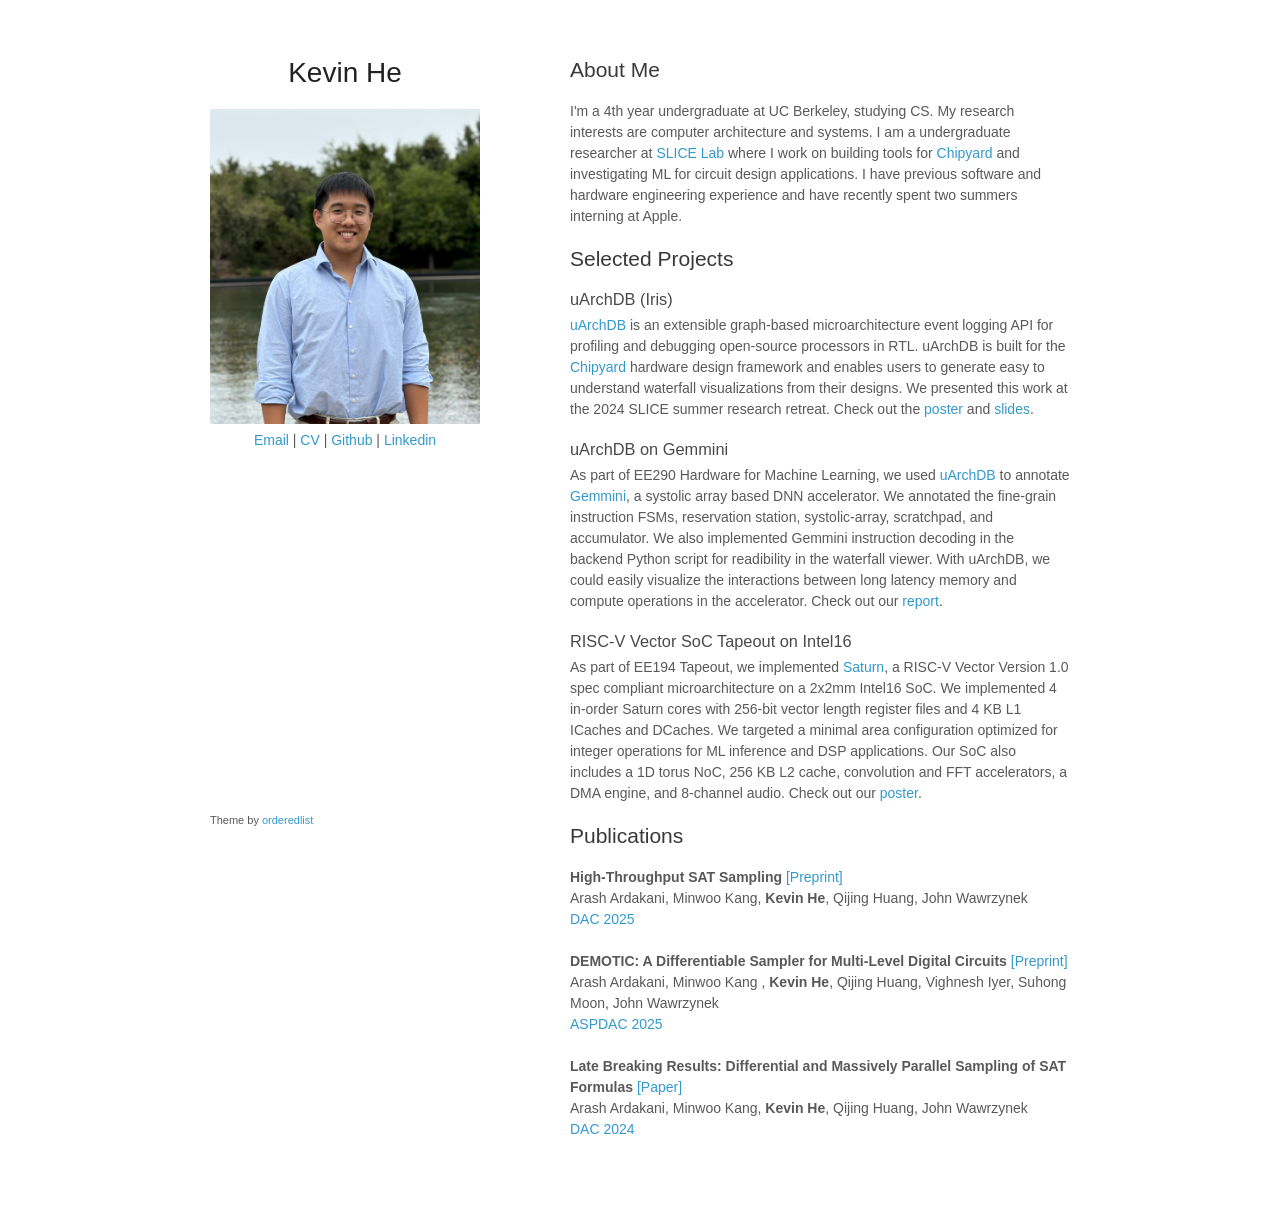
==== index.html @ a558a74d "updated styling" ====
<!doctype html>
<html>
  <head>
    <meta charset="utf-8">
    <meta http-equiv="X-UA-Compatible" content="chrome=1">
    <meta name="description" content="A personal website for Kevin He.">
    <meta name="keywords" content="Kevin, UC Berkeley, Berkeley, computer, software, hardware, engineering">
    <meta name="author" content="Kevin J. He">
    <title>Kevin He</title>


    <link rel="stylesheet" href="stylesheets/styles.css">
    <link rel="stylesheet" href="stylesheets/pygment_trac.css">
    <meta name="viewport" content="width=device-width">


      <link rel="icon" sizes="16x16" href="favicon-16x16.png">
      <link rel="icon" sizes="32x32" href="favicon-32x32.png">
      <link rel="icon" sizes="192x192" href="android-chrome-192x192.png">
      <link rel="icon" sizes="523x512" href="android-chrome-512x512.png">

      <link rel="apple-touch-icon" href="apple-touch-icon.png">
  
      <link rel="manifest" href="site.webmanifest">

  </head>
  <body>
    <div class="wrapper">
      <header>
        <h1>Kevin He</h1>
        <img src="images/headshot.jpg" alt="Image of Kevin">
        <p><a href="mailto:kevinjhe@berkeley.edu">Email</a> 
          | <a href="data/Kevin_He_CV.pdf" >CV</a>
          | <a href="https://github.com/kevinhe5" >Github</a> 
          | <a href="https://www.linkedin.com/in/kevin-j-he/" >Linkedin</a></p>

      </header>
      <section>
        <h2>About Me</h2>
        <p>I'm a 4th year undergraduate at UC Berkeley, studying CS. My research interests are computer architecture and systems. I am a undergraduate researcher at <a href="https://slice.eecs.berkeley.edu/"> SLICE Lab</a> where 
          I work on building tools for <a href="https://github.com/ucb-bar/chipyard"> Chipyard</a> and investigating ML for circuit design applications. I have previous software and hardware engineering experience and have recently spent two summers interning at Apple.</p>
        
        <h2>Selected Projects</h2>
        <h3>uArchDB (Iris)</h3>
        <p><a href="https://github.com/ucb-bar/iris-event-utils" >uArchDB</a> is an extensible graph-based microarchitecture event logging API for profiling and debugging open-source processors in RTL. 
          uArchDB is built for the<a href="https://github.com/ucb-bar/chipyard"> Chipyard</a> hardware design framework and enables users to generate easy to understand waterfall visualizations from their designs.
          We presented this work at the 2024 SLICE summer research retreat. Check out the <a href="data/Iris_poster.pdf" >poster</a> and <a href="data/Iris_slides.pdf" >slides</a>.
        </p>
        <h3>uArchDB on Gemmini</h3>
        <p>As part of EE290 Hardware for Machine Learning, we used <a href="https://github.com/ucb-bar/iris-event-utils" >uArchDB</a> to annotate <a href="https://github.com/ucb-bar/gemmini">Gemmini</a>, a systolic array based DNN accelerator. 
          We annotated the fine-grain instruction FSMs, reservation station, systolic-array, scratchpad, and accumulator. We also implemented Gemmini instruction decoding in the backend Python script for readibility in the waterfall viewer. 
          With uArchDB, we could easily visualize the interactions between long latency memory and compute operations in the accelerator.
          Check out our <a href="data/EE290_report.pdf">report</a>.</p>
        <h3>RISC-V Vector SoC Tapeout on Intel16</h3>

        <p>As part of EE194 Tapeout, we implemented <a href="https://github.com/ucb-bar/saturn-vectors">Saturn</a>, a RISC-V Vector Version 1.0 spec compliant microarchitecture on a 2x2mm Intel16 SoC. 
          We implemented 4 in-order Saturn cores with 256-bit vector length register files and 4 KB L1 ICaches and DCaches. We targeted a minimal area configuration optimized for integer operations for ML inference and DSP applications. 
          Our SoC also includes a 1D torus NoC, 256 KB L2 cache, convolution and FFT accelerators, a DMA engine, and 8-channel audio.
          Check out our <a href="data/SP24_Tapeout_Poster.pdf">poster</a>.</p>

        <h2>Publications</h2>
        <p>
          <b>High-Throughput SAT Sampling</b>  <a href="data/HTSampler_PREPRINT.pdf">[Preprint]</a><br>
          Arash Ardakani, Minwoo Kang, <b>Kevin He</b>, Qijing Huang, John Wawrzynek<br>
          <a href="https://www.dac.com/">DAC 2025</a>
          <br><br>
          <b>DEMOTIC: A Differentiable Sampler for Multi-Level Digital Circuits</b> <a href="data/DEMOTIC_PREPRINT.pdf">[Preprint]</a><br>
          Arash Ardakani, Minwoo Kang , <b>Kevin He</b>, Qijing Huang, Vighnesh Iyer, Suhong Moon, John Wawrzynek<br>
          <a href="https://www.aspdac.com/aspdac2025/">ASPDAC 2025</a>
          <br><br>
          <b>Late Breaking Results: Differential and Massively Parallel Sampling of SAT Formulas</b> <a href="https://dl.acm.org/doi/10.1145/3649329.3663505" >[Paper]</a><br>
          Arash Ardakani, Minwoo Kang, <b>Kevin He</b>, Qijing Huang, John Wawrzynek <br>
          <a href="https://61dac.conference-program.com/">DAC 2024</a>
        </p>

      </section>
      <footer>
        <p><small> Theme by <a href="https://github.com/orderedlist">orderedlist</a></small></p>
      </footer>
    </div>
    <script src="javascripts/scale.fix.js"></script>
  </body>
</html>
---- stylesheets/styles.css ----
body {
  background-color: #fff;
  padding:50px;
  font: 14px/1.5 -apple-system, BlinkMacSystemFont, "Segoe UI", Roboto, Oxygen, Ubuntu, Cantarell, "Fira Sans", "Droid Sans", "Helvetica Neue", Arial, sans-serif, "Apple Color Emoji", "Segoe UI Emoji", "Segoe UI Symbol";
  color:#595959;
  font-weight:400;
}

h1, h2 {
  color:#222;
  margin:0 0 20px;
}

h3, h4, h5, h6 {
  margin:0 0 7px;
}

p, ul, ol, table, pre, dl {
  margin:0 0 20px;
}

h1, h2, h3 {
  line-height:1.1;
}

h1 {
  font-size:28px;
  font-weight: 500;
}

h2 {
  color:#393939;
  font-weight: 500;
}

h3, h4, h5, h6 {
  color:#494949;
  font-weight: 500;
}

a {
  color:#39c;
  text-decoration:none;
}

a:hover {
  color:#069;
}

a small {
  font-size:11px;
  color:#777;
  margin-top:-0.3em;
  display:block;
}

a:hover small {
  color:#777;
}

.wrapper {
  width:860px;
  margin:0 auto;
}

blockquote {
  border-left:1px solid #e5e5e5;
  margin:0;
  padding:0 0 0 20px;
  font-style:italic;
}

code, pre {
  font-family:Monaco, Bitstream Vera Sans Mono, Lucida Console, Terminal, Consolas, Liberation Mono, DejaVu Sans Mono, Courier New, monospace;
  color:#333;
}

pre {
  padding:8px 15px;
  background: #f8f8f8;
  border-radius:5px;
  border:1px solid #e5e5e5;
  overflow-x: auto;
}

table {
  width:100%;
  border-collapse:collapse;
}

th, td {
  text-align:left;
  padding:5px 10px;
  border-bottom:1px solid #e5e5e5;
}

dt {
  color:#444;
  font-weight:500;
}

th {
  color:#444;
}

img {
  max-width:100%;
}

header {
  width:270px;
  float:left;
  position:fixed;
  -webkit-font-smoothing:subpixel-antialiased;
  text-align: center;
}

/* header p {
  text-align: center;
} */

header ul {
  list-style:none;
  height:40px;
  padding:0;
  background: #f4f4f4;
  border-radius:5px;
  border:1px solid #e0e0e0;
  width:270px;
}

header li {
  width:89px;
  float:left;
  border-right:1px solid #e0e0e0;
  height:40px;
}

header li:first-child a {
  border-radius:5px 0 0 5px;
}

header li:last-child a {
  border-radius:0 5px 5px 0;
}

header ul a {
  line-height:1;
  font-size:11px;
  color:#999;
  display:block;
  text-align:center;
  padding-top:6px;
  height:34px;
}

header ul a:hover {
  color:#999;
}

header ul a:active {
  background-color:#f0f0f0;
}

strong {
  color:#222;
  font-weight:500;
}

header ul li + li + li {
  border-right:none;
  width:89px;
}

header ul a strong {
  font-size:14px;
  display:block;
  color:#222;
}

section {
  width:500px;
  float:right;
  padding-bottom:50px;
}

small {
  font-size:11px;
}

hr {
  border:0;
  background:#e5e5e5;
  height:1px;
  margin:0 0 20px;
}

footer {
  width:270px;
  float:left;
  position:fixed;
  bottom:50px;
  -webkit-font-smoothing:subpixel-antialiased;
}

@media print, screen and (max-width: 960px) {

  div.wrapper {
    width:auto;
    margin:0;
  }

  header, section, footer {
    float:none;
    position:static;
    width:auto;
  }

  header {
    padding-right:320px;
  }

  section {
    border:1px solid #e5e5e5;
    border-width:1px 0;
    padding:20px 0;
    margin:0 0 20px;
  }

  header a small {
    display:inline;
  }

  header ul {
    position:absolute;
    right:50px;
    top:52px;
  }
}

@media print, screen and (max-width: 600px) {
  body {
    word-wrap:break-word;
  }

  header {
    padding:0;
  }

  header ul, header p.view {
    position:static;
  }

  pre, code {
    word-wrap:normal;
  }
}

@media print, screen and (max-width: 480px) {
  body {
    padding:15px;
  }

  header ul {
    width:99%;
  }

  header li, header ul li + li + li {
    width:33%;
  }
}

@media print {
  body {
    padding:0.4in;
    font-size:12pt;
    color:#444;
  }
}
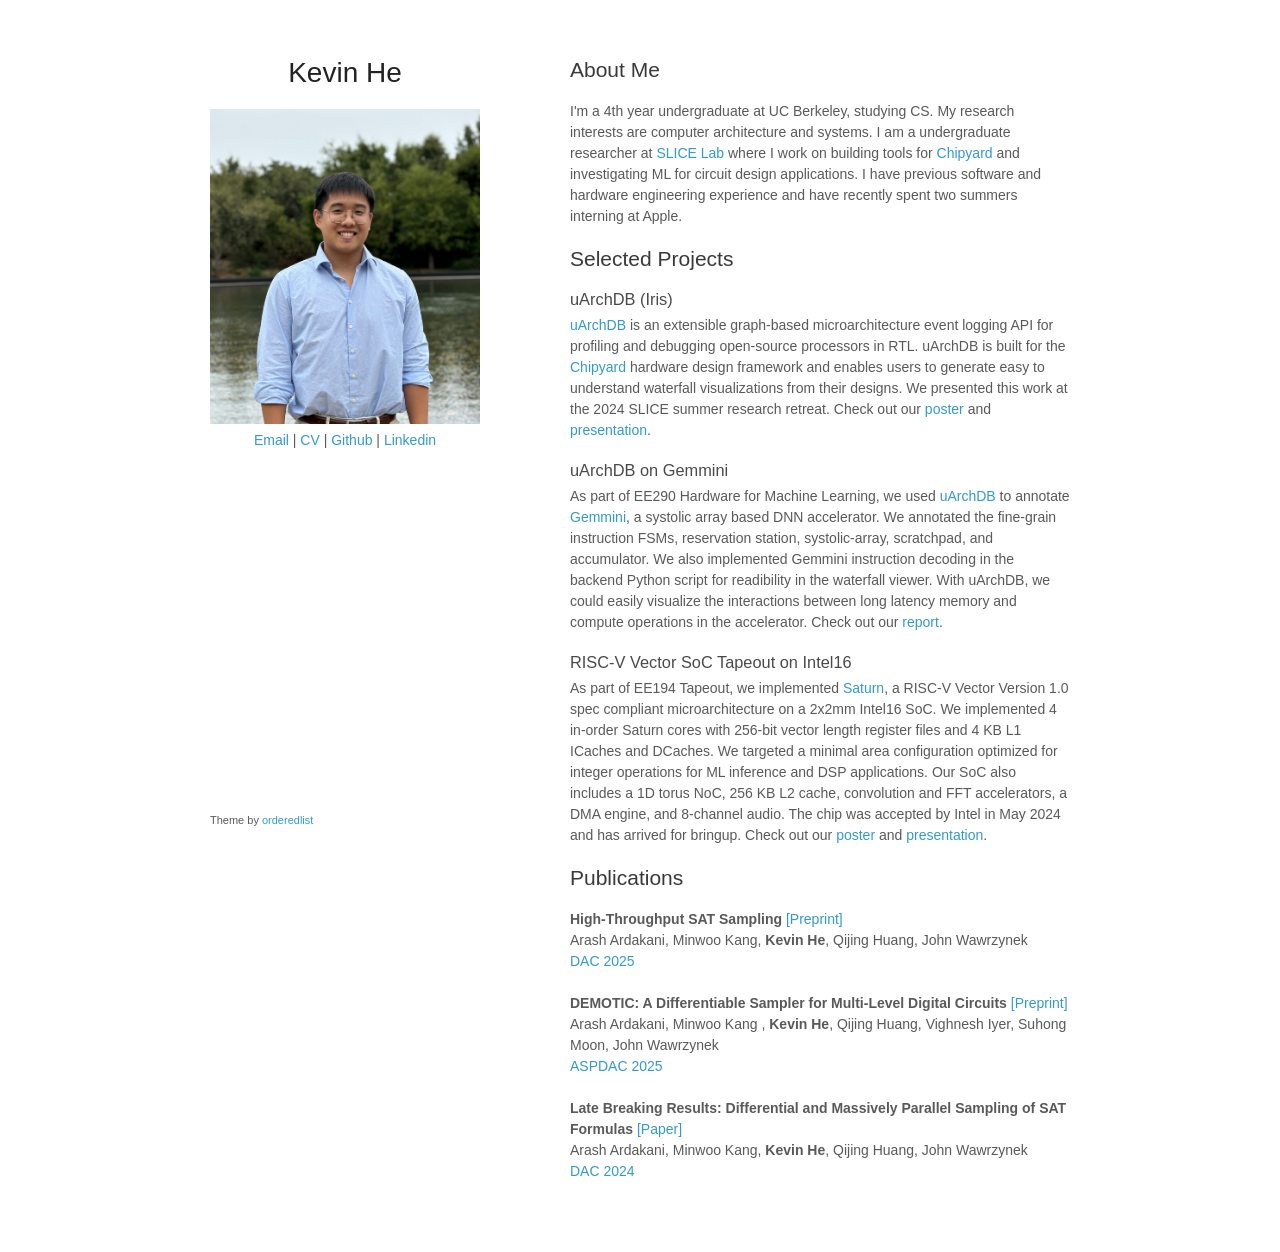
==== commit 9d7bee16: "added tapeout presentation" ====
--- a/index.html
+++ b/index.html
@@ -44,7 +44,7 @@
         <h3>uArchDB (Iris)</h3>
         <p><a href="https://github.com/ucb-bar/iris-event-utils" >uArchDB</a> is an extensible graph-based microarchitecture event logging API for profiling and debugging open-source processors in RTL. 
           uArchDB is built for the<a href="https://github.com/ucb-bar/chipyard"> Chipyard</a> hardware design framework and enables users to generate easy to understand waterfall visualizations from their designs.
-          We presented this work at the 2024 SLICE summer research retreat. Check out the <a href="data/Iris_poster.pdf" >poster</a> and <a href="data/Iris_slides.pdf" >slides</a>.
+          We presented this work at the 2024 SLICE summer research retreat. Check out our <a href="data/Iris_poster.pdf" >poster</a> and <a href="data/Iris_slides.pdf" >presentation</a>.
         </p>
         <h3>uArchDB on Gemmini</h3>
         <p>As part of EE290 Hardware for Machine Learning, we used <a href="https://github.com/ucb-bar/iris-event-utils" >uArchDB</a> to annotate <a href="https://github.com/ucb-bar/gemmini">Gemmini</a>, a systolic array based DNN accelerator. 
@@ -55,8 +55,8 @@
 
         <p>As part of EE194 Tapeout, we implemented <a href="https://github.com/ucb-bar/saturn-vectors">Saturn</a>, a RISC-V Vector Version 1.0 spec compliant microarchitecture on a 2x2mm Intel16 SoC. 
           We implemented 4 in-order Saturn cores with 256-bit vector length register files and 4 KB L1 ICaches and DCaches. We targeted a minimal area configuration optimized for integer operations for ML inference and DSP applications. 
-          Our SoC also includes a 1D torus NoC, 256 KB L2 cache, convolution and FFT accelerators, a DMA engine, and 8-channel audio.
-          Check out our <a href="data/SP24_Tapeout_Poster.pdf">poster</a>.</p>
+          Our SoC also includes a 1D torus NoC, 256 KB L2 cache, convolution and FFT accelerators, a DMA engine, and 8-channel audio. The chip was accepted by Intel in May 2024 and has arrived for bringup.
+          Check out our <a href="data/SP24_Tapeout_Poster.pdf">poster</a> and <a href="data/SP24_SLICE_Tapeout_Presentation.pdf"> presentation</a>.</p>
 
         <h2>Publications</h2>
         <p>
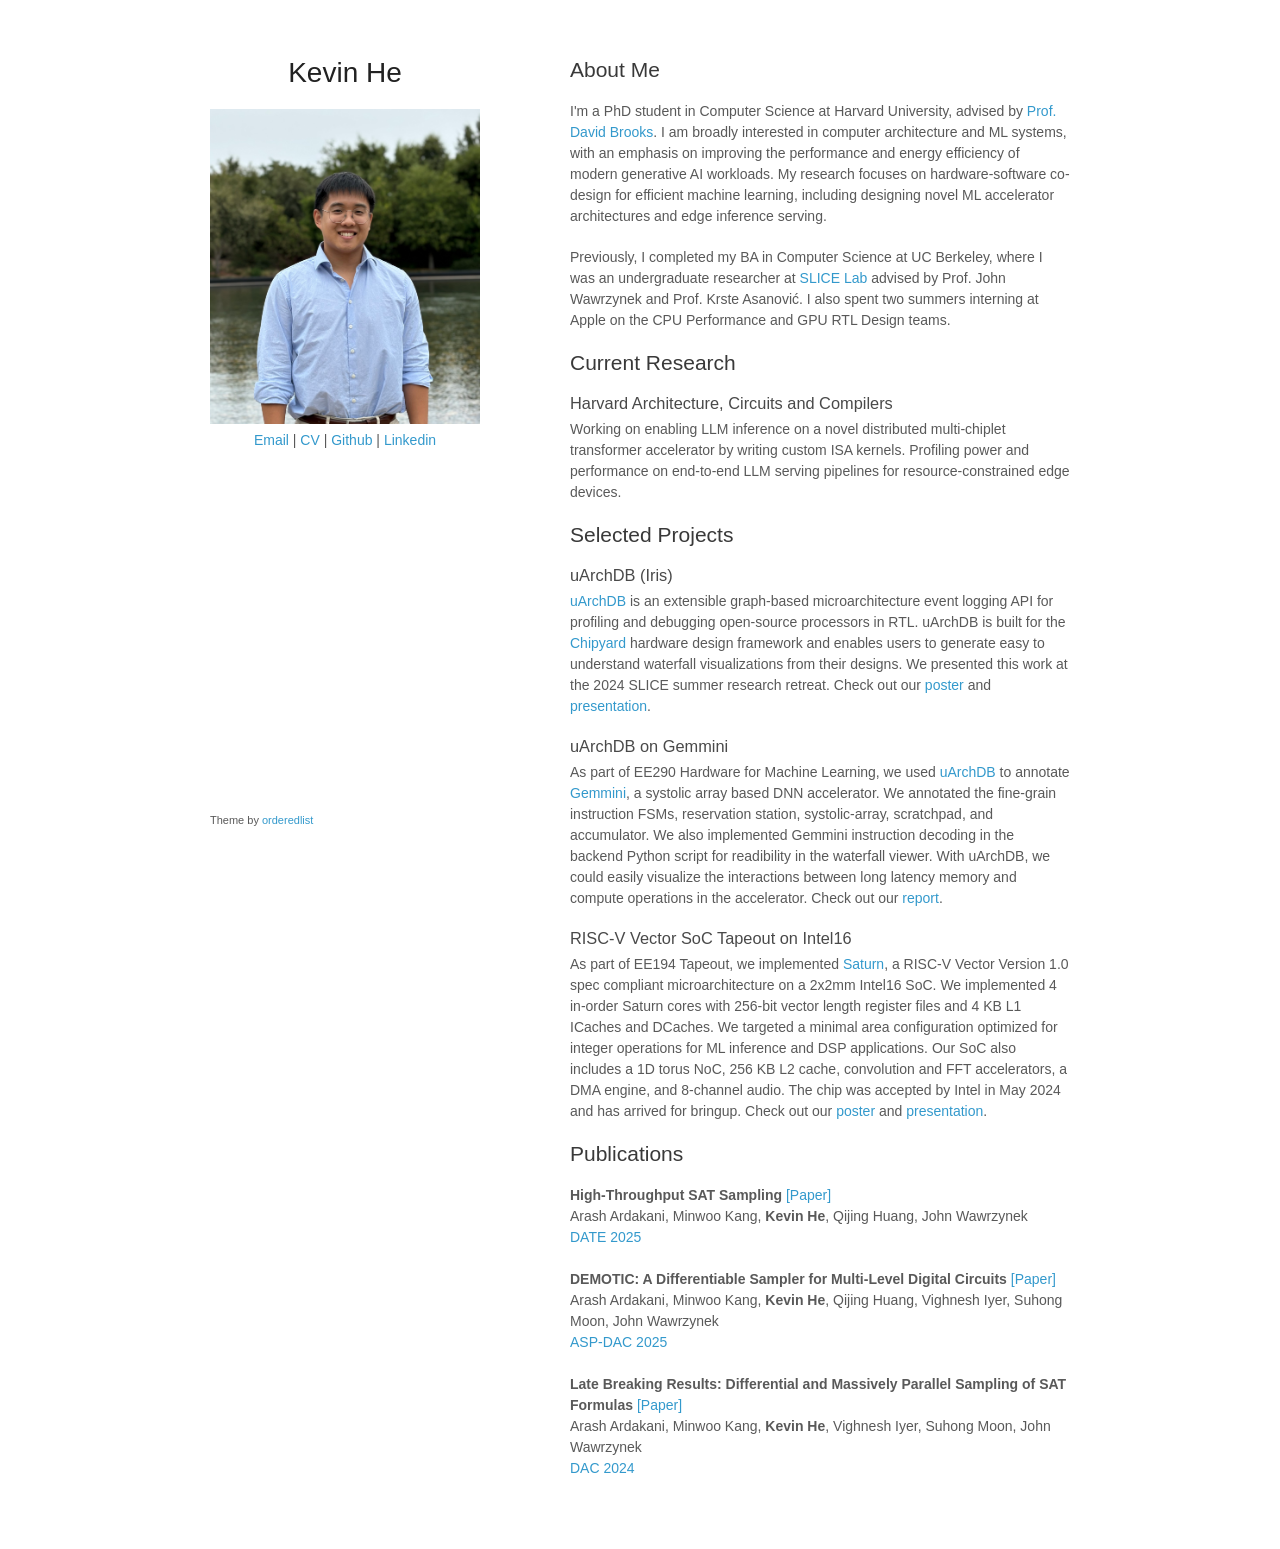
==== commit c0ec3a41: "Updated website for Harvard PhD status and latest CV Co-Authored-By: Claude Opus 4.6 <noreply@anthro" ====
--- a/index.html
+++ b/index.html
@@ -4,7 +4,7 @@
     <meta charset="utf-8">
     <meta http-equiv="X-UA-Compatible" content="chrome=1">
     <meta name="description" content="A personal website for Kevin He.">
-    <meta name="keywords" content="Kevin, UC Berkeley, Berkeley, computer, software, hardware, engineering">
+    <meta name="keywords" content="Kevin, Harvard, UC Berkeley, Berkeley, computer, software, hardware, architecture, engineering">
     <meta name="author" content="Kevin J. He">
     <title>Kevin He</title>
 
@@ -29,7 +29,7 @@
       <header>
         <h1>Kevin He</h1>
         <img src="images/headshot.jpg" alt="Image of Kevin">
-        <p><a href="mailto:kevinjhe@berkeley.edu">Email</a> 
+        <p><a href="mailto:kevinhe@g.harvard.edu">Email</a>
           | <a href="data/Kevin_He_CV.pdf" >CV</a>
           | <a href="https://github.com/kevinhe5" >Github</a> 
           | <a href="https://www.linkedin.com/in/kevin-j-he/" >Linkedin</a></p>
@@ -37,9 +37,18 @@
       </header>
       <section>
         <h2>About Me</h2>
-        <p>I'm a 4th year undergraduate at UC Berkeley, studying CS. My research interests are computer architecture and systems. I am a undergraduate researcher at <a href="https://slice.eecs.berkeley.edu/"> SLICE Lab</a> where 
-          I work on building tools for <a href="https://github.com/ucb-bar/chipyard"> Chipyard</a> and investigating ML for circuit design applications. I have previous software and hardware engineering experience and have recently spent two summers interning at Apple.</p>
+        <p>I'm a PhD student in Computer Science at Harvard University, advised by <a href="https://www.eecs.harvard.edu/~dbrooks/">Prof. David Brooks</a>.
+          I am broadly interested in computer architecture and ML systems, with an emphasis on improving the performance and energy efficiency of modern generative AI workloads.
+          My research focuses on hardware-software co-design for efficient machine learning, including designing novel ML accelerator architectures and edge inference serving.
+        </p>
+        <p>Previously, I completed my BA in Computer Science at UC Berkeley, where I was an undergraduate researcher at <a href="https://slice.eecs.berkeley.edu/">SLICE Lab</a>
+          advised by Prof. John Wawrzynek and Prof. Krste Asanovi&#263;. I also spent two summers interning at Apple on the CPU Performance and GPU RTL Design teams.</p>
         
+        <h2>Current Research</h2>
+        <h3>Harvard Architecture, Circuits and Compilers</h3>
+        <p>Working on enabling LLM inference on a novel distributed multi-chiplet transformer accelerator by writing custom ISA kernels.
+          Profiling power and performance on end-to-end LLM serving pipelines for resource-constrained edge devices.</p>
+
         <h2>Selected Projects</h2>
         <h3>uArchDB (Iris)</h3>
         <p><a href="https://github.com/ucb-bar/iris-event-utils" >uArchDB</a> is an extensible graph-based microarchitecture event logging API for profiling and debugging open-source processors in RTL. 
@@ -60,16 +69,16 @@
 
         <h2>Publications</h2>
         <p>
-          <b>High-Throughput SAT Sampling</b>  <a href="data/HTSampler_PREPRINT.pdf">[Preprint]</a><br>
+          <b>High-Throughput SAT Sampling</b>  <a href="https://arxiv.org/abs/2502.08673">[Paper]</a><br>
           Arash Ardakani, Minwoo Kang, <b>Kevin He</b>, Qijing Huang, John Wawrzynek<br>
-          <a href="https://www.dac.com/">DAC 2025</a>
+          <a href="https://www.date-conference.com/">DATE 2025</a>
           <br><br>
-          <b>DEMOTIC: A Differentiable Sampler for Multi-Level Digital Circuits</b> <a href="data/DEMOTIC_PREPRINT.pdf">[Preprint]</a><br>
-          Arash Ardakani, Minwoo Kang , <b>Kevin He</b>, Qijing Huang, Vighnesh Iyer, Suhong Moon, John Wawrzynek<br>
-          <a href="https://www.aspdac.com/aspdac2025/">ASPDAC 2025</a>
+          <b>DEMOTIC: A Differentiable Sampler for Multi-Level Digital Circuits</b> <a href="https://dl.acm.org/doi/10.1145/3658617.3697760">[Paper]</a><br>
+          Arash Ardakani, Minwoo Kang, <b>Kevin He</b>, Qijing Huang, Vighnesh Iyer, Suhong Moon, John Wawrzynek<br>
+          <a href="https://www.aspdac.com/aspdac2025/">ASP-DAC 2025</a>
           <br><br>
           <b>Late Breaking Results: Differential and Massively Parallel Sampling of SAT Formulas</b> <a href="https://dl.acm.org/doi/10.1145/3649329.3663505" >[Paper]</a><br>
-          Arash Ardakani, Minwoo Kang, <b>Kevin He</b>, Qijing Huang, John Wawrzynek <br>
+          Arash Ardakani, Minwoo Kang, <b>Kevin He</b>, Vighnesh Iyer, Suhong Moon, John Wawrzynek<br>
           <a href="https://61dac.conference-program.com/">DAC 2024</a>
         </p>
 
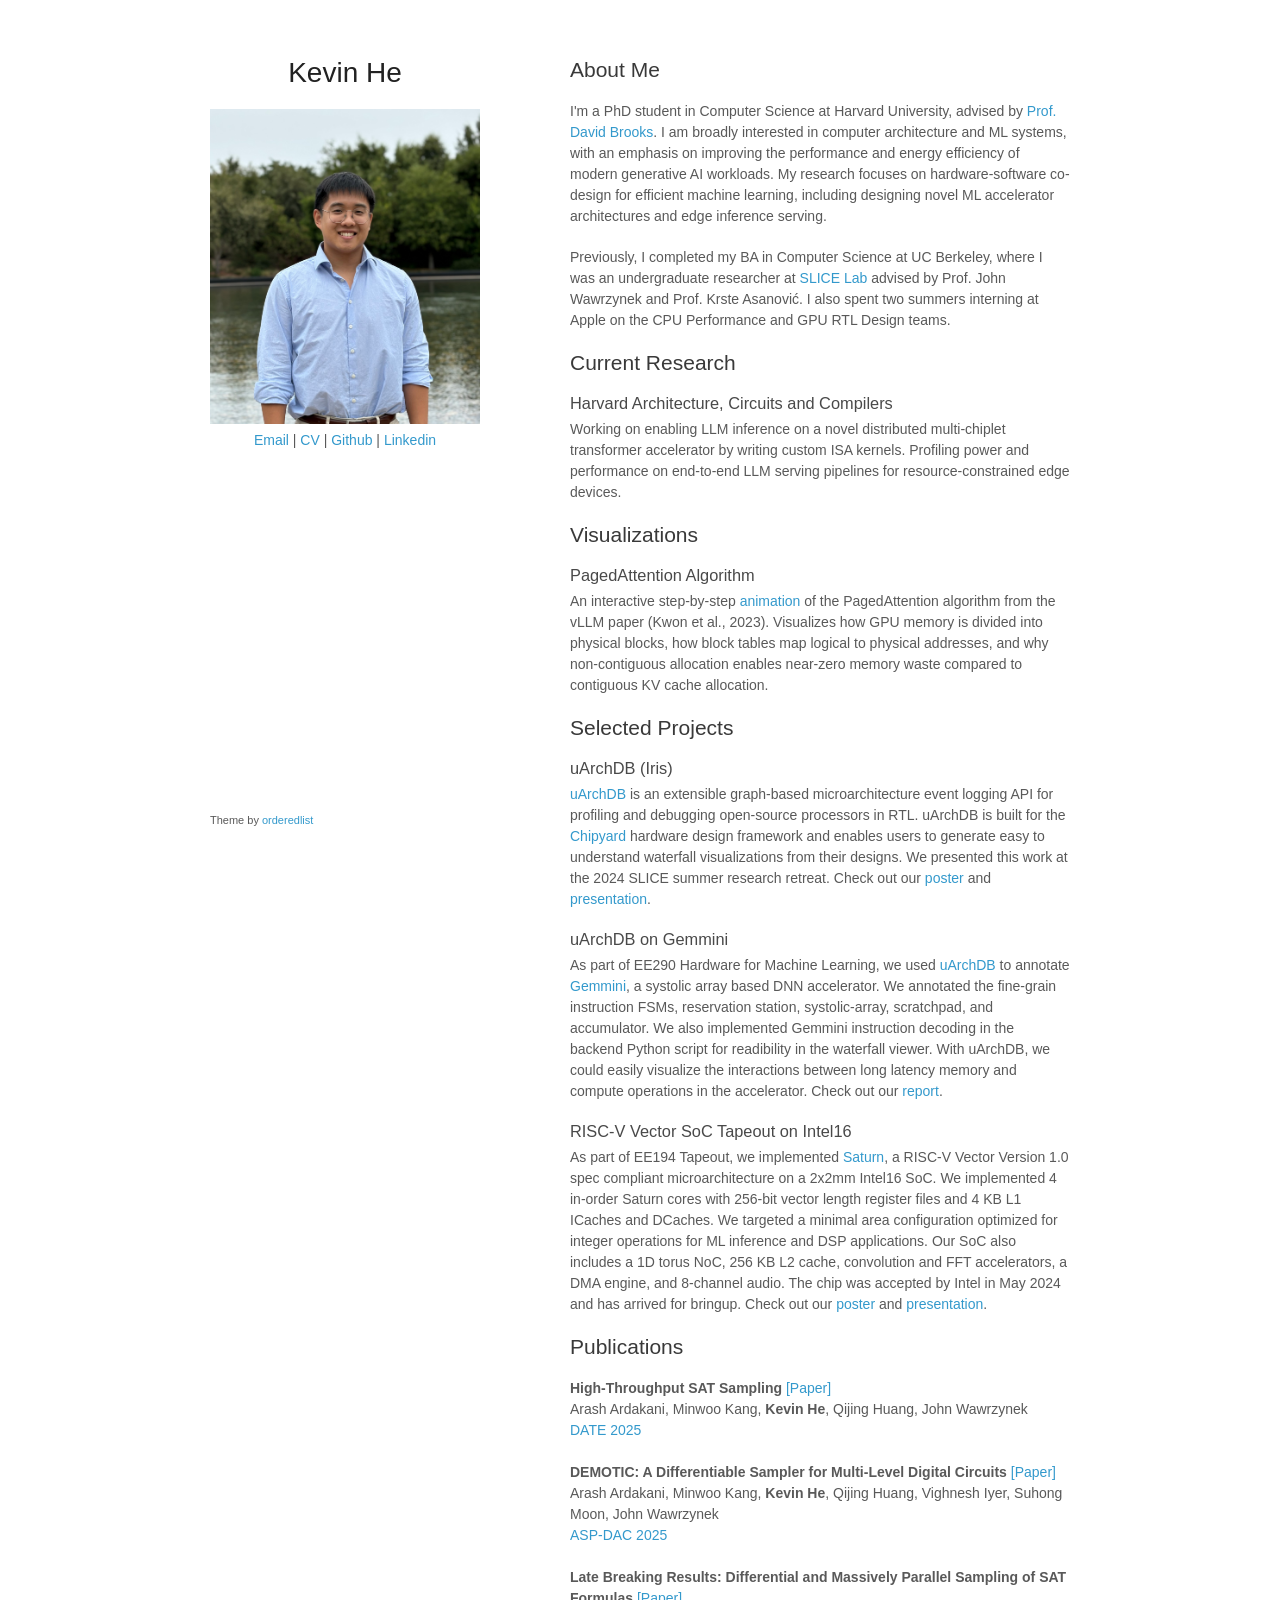
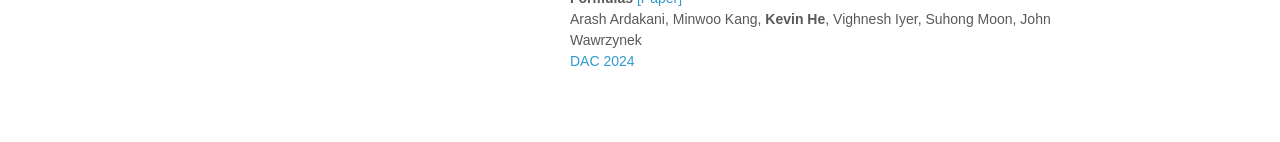
==== commit aea663a4: "Add PagedAttention interactive visualization Adds a step-by-step animation of the PagedAttention pag" ====
--- a/index.html
+++ b/index.html
@@ -49,6 +49,11 @@
         <p>Working on enabling LLM inference on a novel distributed multi-chiplet transformer accelerator by writing custom ISA kernels.
           Profiling power and performance on end-to-end LLM serving pipelines for resource-constrained edge devices.</p>
 
+        <h2>Visualizations</h2>
+        <h3>PagedAttention Algorithm</h3>
+        <p>An interactive step-by-step <a href="paged-attention.html">animation</a> of the PagedAttention algorithm from the vLLM paper (Kwon et al., 2023).
+          Visualizes how GPU memory is divided into physical blocks, how block tables map logical to physical addresses, and why non-contiguous allocation enables near-zero memory waste compared to contiguous KV cache allocation.</p>
+
         <h2>Selected Projects</h2>
         <h3>uArchDB (Iris)</h3>
         <p><a href="https://github.com/ucb-bar/iris-event-utils" >uArchDB</a> is an extensible graph-based microarchitecture event logging API for profiling and debugging open-source processors in RTL. 
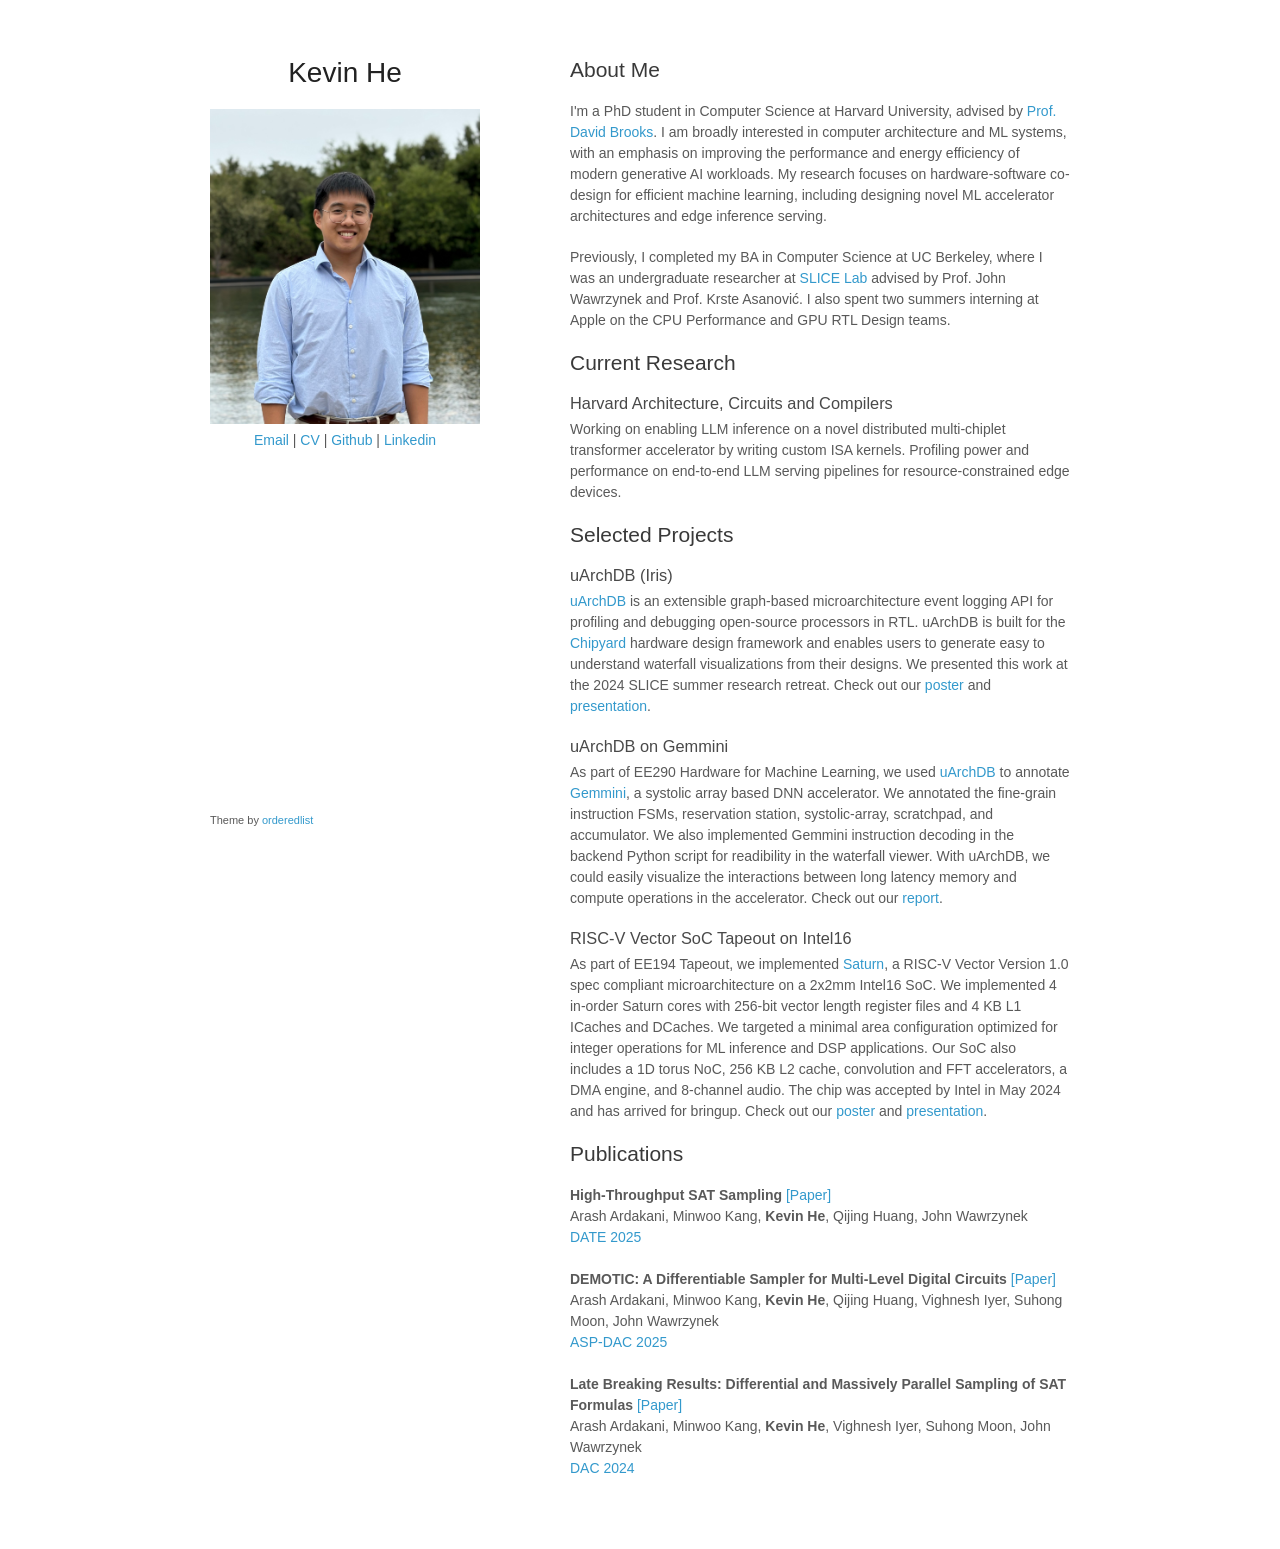
==== commit 3fcf07aa: "Revert index.html — remove Visualizations section link Co-Authored-By: Claude Sonnet 4.6 <noreply@an" ====
--- a/index.html
+++ b/index.html
@@ -49,11 +49,6 @@
         <p>Working on enabling LLM inference on a novel distributed multi-chiplet transformer accelerator by writing custom ISA kernels.
           Profiling power and performance on end-to-end LLM serving pipelines for resource-constrained edge devices.</p>
 
-        <h2>Visualizations</h2>
-        <h3>PagedAttention Algorithm</h3>
-        <p>An interactive step-by-step <a href="paged-attention.html">animation</a> of the PagedAttention algorithm from the vLLM paper (Kwon et al., 2023).
-          Visualizes how GPU memory is divided into physical blocks, how block tables map logical to physical addresses, and why non-contiguous allocation enables near-zero memory waste compared to contiguous KV cache allocation.</p>
-
         <h2>Selected Projects</h2>
         <h3>uArchDB (Iris)</h3>
         <p><a href="https://github.com/ucb-bar/iris-event-utils" >uArchDB</a> is an extensible graph-based microarchitecture event logging API for profiling and debugging open-source processors in RTL. 
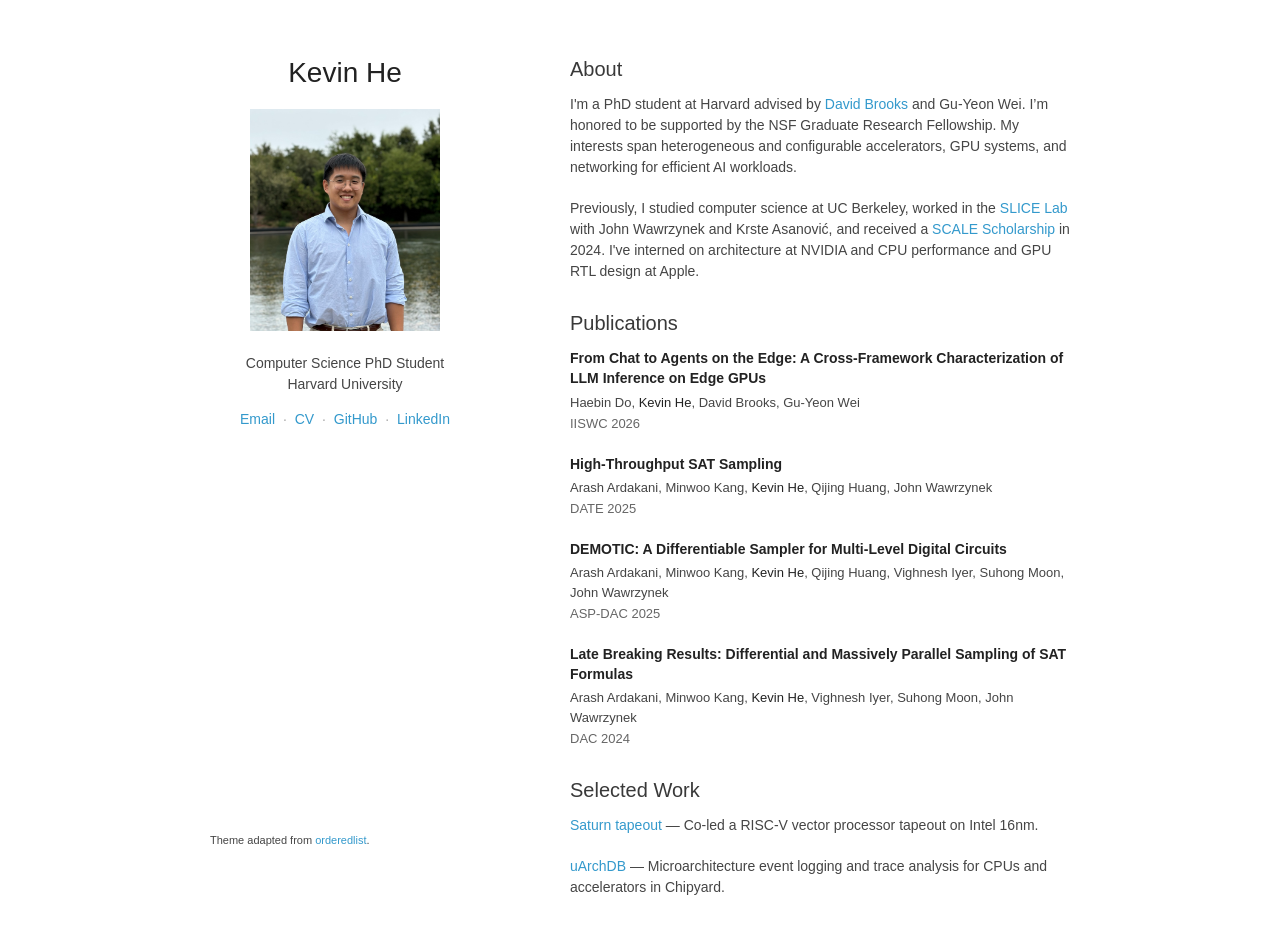
==== commit 4a2bc310: "Update personal website" ====
--- a/index.html
+++ b/index.html
@@ -1,92 +1,68 @@
 <!doctype html>
-<html>
+<html lang="en">
   <head>
     <meta charset="utf-8">
-    <meta http-equiv="X-UA-Compatible" content="chrome=1">
-    <meta name="description" content="A personal website for Kevin He.">
-    <meta name="keywords" content="Kevin, Harvard, UC Berkeley, Berkeley, computer, software, hardware, architecture, engineering">
-    <meta name="author" content="Kevin J. He">
+    <meta name="viewport" content="width=device-width, initial-scale=1">
+    <meta name="description" content="Kevin He is a computer science PhD student at Harvard working on computer architecture and efficient ML systems.">
+    <meta name="author" content="Kevin He">
     <title>Kevin He</title>
-
-
+    <link rel="canonical" href="https://kevinhe.info/">
     <link rel="stylesheet" href="stylesheets/styles.css">
-    <link rel="stylesheet" href="stylesheets/pygment_trac.css">
-    <meta name="viewport" content="width=device-width">
-
-
-      <link rel="icon" sizes="16x16" href="favicon-16x16.png">
-      <link rel="icon" sizes="32x32" href="favicon-32x32.png">
-      <link rel="icon" sizes="192x192" href="android-chrome-192x192.png">
-      <link rel="icon" sizes="523x512" href="android-chrome-512x512.png">
-
-      <link rel="apple-touch-icon" href="apple-touch-icon.png">
-  
-      <link rel="manifest" href="site.webmanifest">
-
+    <link rel="icon" sizes="32x32" href="favicon-32x32.png">
+    <link rel="apple-touch-icon" href="apple-touch-icon.png">
+    <link rel="manifest" href="site.webmanifest">
   </head>
   <body>
     <div class="wrapper">
       <header>
         <h1>Kevin He</h1>
-        <img src="images/headshot.jpg" alt="Image of Kevin">
-        <p><a href="mailto:kevinhe@g.harvard.edu">Email</a>
-          | <a href="data/Kevin_He_CV.pdf" >CV</a>
-          | <a href="https://github.com/kevinhe5" >Github</a> 
-          | <a href="https://www.linkedin.com/in/kevin-j-he/" >Linkedin</a></p>
-
+        <img class="portrait" src="images/headshot.jpg" alt="Kevin He">
+        <p class="affiliation">Computer Science PhD Student<br>Harvard University</p>
+        <nav aria-label="Contact and profiles">
+          <a href="mailto:kevinhe@g.harvard.edu">Email</a>
+          <span aria-hidden="true">·</span> <a href="data/Kevin_He_CV.pdf">CV</a>
+          <span aria-hidden="true">·</span> <a href="https://github.com/kevinhe5">GitHub</a>
+          <span aria-hidden="true">·</span> <a href="https://www.linkedin.com/in/kevin-j-he/">LinkedIn</a>
+        </nav>
       </header>
-      <section>
-        <h2>About Me</h2>
-        <p>I'm a PhD student in Computer Science at Harvard University, advised by <a href="https://www.eecs.harvard.edu/~dbrooks/">Prof. David Brooks</a>.
-          I am broadly interested in computer architecture and ML systems, with an emphasis on improving the performance and energy efficiency of modern generative AI workloads.
-          My research focuses on hardware-software co-design for efficient machine learning, including designing novel ML accelerator architectures and edge inference serving.
-        </p>
-        <p>Previously, I completed my BA in Computer Science at UC Berkeley, where I was an undergraduate researcher at <a href="https://slice.eecs.berkeley.edu/">SLICE Lab</a>
-          advised by Prof. John Wawrzynek and Prof. Krste Asanovi&#263;. I also spent two summers interning at Apple on the CPU Performance and GPU RTL Design teams.</p>
-        
-        <h2>Current Research</h2>
-        <h3>Harvard Architecture, Circuits and Compilers</h3>
-        <p>Working on enabling LLM inference on a novel distributed multi-chiplet transformer accelerator by writing custom ISA kernels.
-          Profiling power and performance on end-to-end LLM serving pipelines for resource-constrained edge devices.</p>
-
-        <h2>Selected Projects</h2>
-        <h3>uArchDB (Iris)</h3>
-        <p><a href="https://github.com/ucb-bar/iris-event-utils" >uArchDB</a> is an extensible graph-based microarchitecture event logging API for profiling and debugging open-source processors in RTL. 
-          uArchDB is built for the<a href="https://github.com/ucb-bar/chipyard"> Chipyard</a> hardware design framework and enables users to generate easy to understand waterfall visualizations from their designs.
-          We presented this work at the 2024 SLICE summer research retreat. Check out our <a href="data/Iris_poster.pdf" >poster</a> and <a href="data/Iris_slides.pdf" >presentation</a>.
-        </p>
-        <h3>uArchDB on Gemmini</h3>
-        <p>As part of EE290 Hardware for Machine Learning, we used <a href="https://github.com/ucb-bar/iris-event-utils" >uArchDB</a> to annotate <a href="https://github.com/ucb-bar/gemmini">Gemmini</a>, a systolic array based DNN accelerator. 
-          We annotated the fine-grain instruction FSMs, reservation station, systolic-array, scratchpad, and accumulator. We also implemented Gemmini instruction decoding in the backend Python script for readibility in the waterfall viewer. 
-          With uArchDB, we could easily visualize the interactions between long latency memory and compute operations in the accelerator.
-          Check out our <a href="data/EE290_report.pdf">report</a>.</p>
-        <h3>RISC-V Vector SoC Tapeout on Intel16</h3>
-
-        <p>As part of EE194 Tapeout, we implemented <a href="https://github.com/ucb-bar/saturn-vectors">Saturn</a>, a RISC-V Vector Version 1.0 spec compliant microarchitecture on a 2x2mm Intel16 SoC. 
-          We implemented 4 in-order Saturn cores with 256-bit vector length register files and 4 KB L1 ICaches and DCaches. We targeted a minimal area configuration optimized for integer operations for ML inference and DSP applications. 
-          Our SoC also includes a 1D torus NoC, 256 KB L2 cache, convolution and FFT accelerators, a DMA engine, and 8-channel audio. The chip was accepted by Intel in May 2024 and has arrived for bringup.
-          Check out our <a href="data/SP24_Tapeout_Poster.pdf">poster</a> and <a href="data/SP24_SLICE_Tapeout_Presentation.pdf"> presentation</a>.</p>
-
-        <h2>Publications</h2>
-        <p>
-          <b>High-Throughput SAT Sampling</b>  <a href="https://arxiv.org/abs/2502.08673">[Paper]</a><br>
-          Arash Ardakani, Minwoo Kang, <b>Kevin He</b>, Qijing Huang, John Wawrzynek<br>
-          <a href="https://www.date-conference.com/">DATE 2025</a>
-          <br><br>
-          <b>DEMOTIC: A Differentiable Sampler for Multi-Level Digital Circuits</b> <a href="https://dl.acm.org/doi/10.1145/3658617.3697760">[Paper]</a><br>
-          Arash Ardakani, Minwoo Kang, <b>Kevin He</b>, Qijing Huang, Vighnesh Iyer, Suhong Moon, John Wawrzynek<br>
-          <a href="https://www.aspdac.com/aspdac2025/">ASP-DAC 2025</a>
-          <br><br>
-          <b>Late Breaking Results: Differential and Massively Parallel Sampling of SAT Formulas</b> <a href="https://dl.acm.org/doi/10.1145/3649329.3663505" >[Paper]</a><br>
-          Arash Ardakani, Minwoo Kang, <b>Kevin He</b>, Vighnesh Iyer, Suhong Moon, John Wawrzynek<br>
-          <a href="https://61dac.conference-program.com/">DAC 2024</a>
-        </p>
-
-      </section>
-      <footer>
-        <p><small> Theme by <a href="https://github.com/orderedlist">orderedlist</a></small></p>
-      </footer>
+      <main>
+        <section aria-labelledby="about">
+          <h2 id="about">About</h2>
+          <p>I'm a PhD student at Harvard advised by <a href="https://www.eecs.harvard.edu/~dbrooks/">David Brooks</a> and Gu-Yeon Wei. I’m honored to be supported by the NSF Graduate Research Fellowship. My interests span heterogeneous and configurable accelerators, GPU systems, and networking for efficient AI workloads.</p>
+          <p>Previously, I studied computer science at UC Berkeley, worked in the <a href="https://slice.eecs.berkeley.edu/">SLICE Lab</a> with John Wawrzynek and Krste Asanović, and received a <a href="https://www.scale4me.org/">SCALE Scholarship</a> in 2024. I've interned on architecture at NVIDIA and CPU performance and GPU RTL design at Apple.</p>
+        </section>
+        <section aria-labelledby="publications">
+          <h2 id="publications">Publications</h2>
+          <ol class="publications">
+            <li>
+              <h3>From Chat to Agents on the Edge: A Cross-Framework Characterization of LLM Inference on Edge GPUs</h3>
+              <p class="authors">Haebin Do, <strong>Kevin He</strong>, David Brooks, Gu-Yeon Wei</p>
+              <p class="venue">IISWC 2026</p>
+            </li>
+            <li>
+              <h3><a href="https://arxiv.org/abs/2502.08673">High-Throughput SAT Sampling</a></h3>
+              <p class="authors">Arash Ardakani, Minwoo Kang, <strong>Kevin He</strong>, Qijing Huang, John Wawrzynek</p>
+              <p class="venue">DATE 2025</p>
+            </li>
+            <li>
+              <h3><a href="https://dl.acm.org/doi/10.1145/3658617.3697760">DEMOTIC: A Differentiable Sampler for Multi-Level Digital Circuits</a></h3>
+              <p class="authors">Arash Ardakani, Minwoo Kang, <strong>Kevin He</strong>, Qijing Huang, Vighnesh Iyer, Suhong Moon, John Wawrzynek</p>
+              <p class="venue">ASP-DAC 2025</p>
+            </li>
+            <li>
+              <h3><a href="https://dl.acm.org/doi/10.1145/3649329.3663505">Late Breaking Results: Differential and Massively Parallel Sampling of SAT Formulas</a></h3>
+              <p class="authors">Arash Ardakani, Minwoo Kang, <strong>Kevin He</strong>, Vighnesh Iyer, Suhong Moon, John Wawrzynek</p>
+              <p class="venue">DAC 2024</p>
+            </li>
+          </ol>
+        </section>
+        <section aria-labelledby="projects">
+          <h2 id="projects">Selected Work</h2>
+          <p><a href="https://saturn-vectors.org/">Saturn tapeout</a> — Co-led a RISC-V vector processor tapeout on Intel 16nm.</p>
+          <p><a href="https://github.com/ucb-bar/iris-event-utils">uArchDB</a> — Microarchitecture event logging and trace analysis for CPUs and accelerators in Chipyard.</p>
+        </section>
+      </main>
+      <footer><small>Theme adapted from <a href="https://github.com/orderedlist">orderedlist</a>.</small></footer>
     </div>
-    <script src="javascripts/scale.fix.js"></script>
   </body>
 </html>
--- a/stylesheets/styles.css
+++ b/stylesheets/styles.css
@@ -277,3 +277,32 @@
     color:#444;
   }
 }
+
+/* Compact academic homepage. */
+body { color: #454545; }
+header .portrait { width: 190px; height: auto; margin-bottom: 16px; }
+header .affiliation { margin-bottom: 12px; }
+header nav { line-height: 1.8; }
+header nav span { margin: 0 4px; color: #aaa; }
+main { width: 500px; float: right; }
+main section { float: none; width: auto; padding: 0; margin-bottom: 30px; }
+main h2 { font-size: 20px; margin-bottom: 14px; }
+.publications { list-style: none; padding: 0; margin: 0; }
+.publications li { margin-bottom: 20px; }
+.publications h3 { font-size: 14px; font-weight: 600; line-height: 1.45; margin-bottom: 4px; color: #222; }
+.publications h3 a { color: #222; }
+.publications h3 a:hover { color: #069; text-decoration: underline; }
+.publications .authors { font-size: 13px; margin: 0 0 2px; }
+.publications .venue { font-size: 13px; margin: 0; color: #666; }
+a:focus-visible { outline: 2px solid #069; outline-offset: 3px; }
+@media screen and (max-width: 960px) {
+  header { padding: 0; margin-bottom: 32px; }
+  main { width: auto; float: none; }
+  main section { border: 0; padding: 0; }
+  footer { text-align: center; }
+}
+@media print {
+  header { padding: 0; }
+  main { width: auto; float: none; }
+  main section { border: 0; }
+}
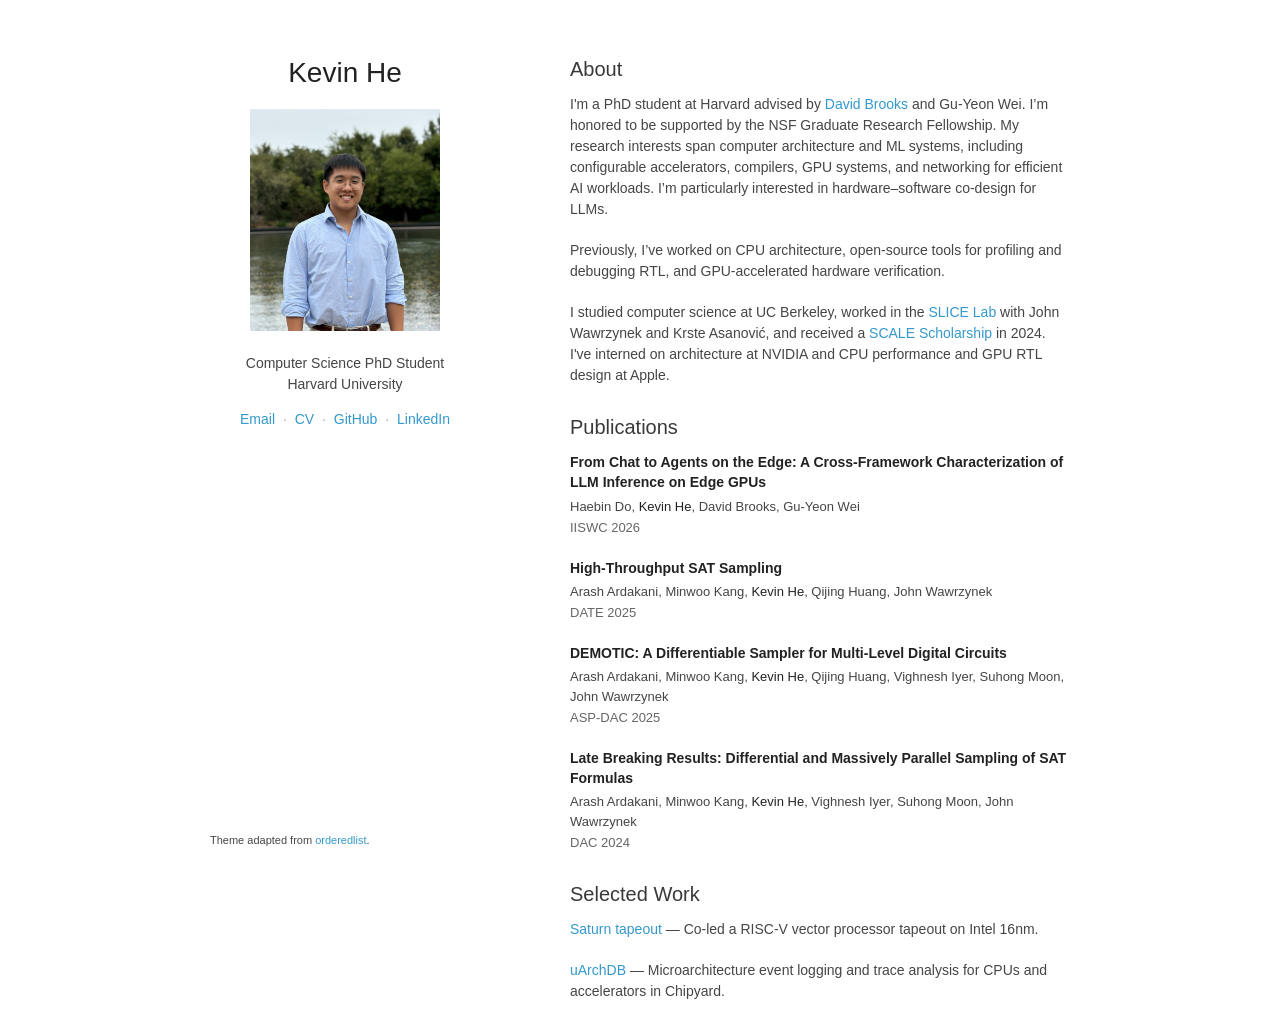
==== commit 55ae5a69: "Update personal website" ====
--- a/index.html
+++ b/index.html
@@ -28,14 +28,15 @@
       <main>
         <section aria-labelledby="about">
           <h2 id="about">About</h2>
-          <p>I'm a PhD student at Harvard advised by <a href="https://www.eecs.harvard.edu/~dbrooks/">David Brooks</a> and Gu-Yeon Wei. I’m honored to be supported by the NSF Graduate Research Fellowship. My interests span heterogeneous and configurable accelerators, GPU systems, and networking for efficient AI workloads.</p>
-          <p>Previously, I studied computer science at UC Berkeley, worked in the <a href="https://slice.eecs.berkeley.edu/">SLICE Lab</a> with John Wawrzynek and Krste Asanović, and received a <a href="https://www.scale4me.org/">SCALE Scholarship</a> in 2024. I've interned on architecture at NVIDIA and CPU performance and GPU RTL design at Apple.</p>
+          <p>I'm a PhD student at Harvard advised by <a href="https://www.eecs.harvard.edu/~dbrooks/">David Brooks</a> and Gu-Yeon Wei. I’m honored to be supported by the NSF Graduate Research Fellowship. My research interests span computer architecture and ML systems, including configurable accelerators, compilers, GPU systems, and networking for efficient AI workloads. I’m particularly interested in hardware–software co-design for LLMs.</p>
+          <p>Previously, I’ve worked on CPU architecture, open-source tools for profiling and debugging RTL, and GPU-accelerated hardware verification.</p>
+          <p>I studied computer science at UC Berkeley, worked in the <a href="https://slice.eecs.berkeley.edu/">SLICE Lab</a> with John Wawrzynek and Krste Asanović, and received a <a href="https://www.scale4me.org/">SCALE Scholarship</a> in 2024. I've interned on architecture at NVIDIA and CPU performance and GPU RTL design at Apple.</p>
         </section>
         <section aria-labelledby="publications">
           <h2 id="publications">Publications</h2>
           <ol class="publications">
             <li>
-              <h3>From Chat to Agents on the Edge: A Cross-Framework Characterization of LLM Inference on Edge GPUs</h3>
+              <h3><a href="https://ieeexplore.ieee.org/document/11766222">From Chat to Agents on the Edge: A Cross-Framework Characterization of LLM Inference on Edge GPUs</a></h3>
               <p class="authors">Haebin Do, <strong>Kevin He</strong>, David Brooks, Gu-Yeon Wei</p>
               <p class="venue">IISWC 2026</p>
             </li>
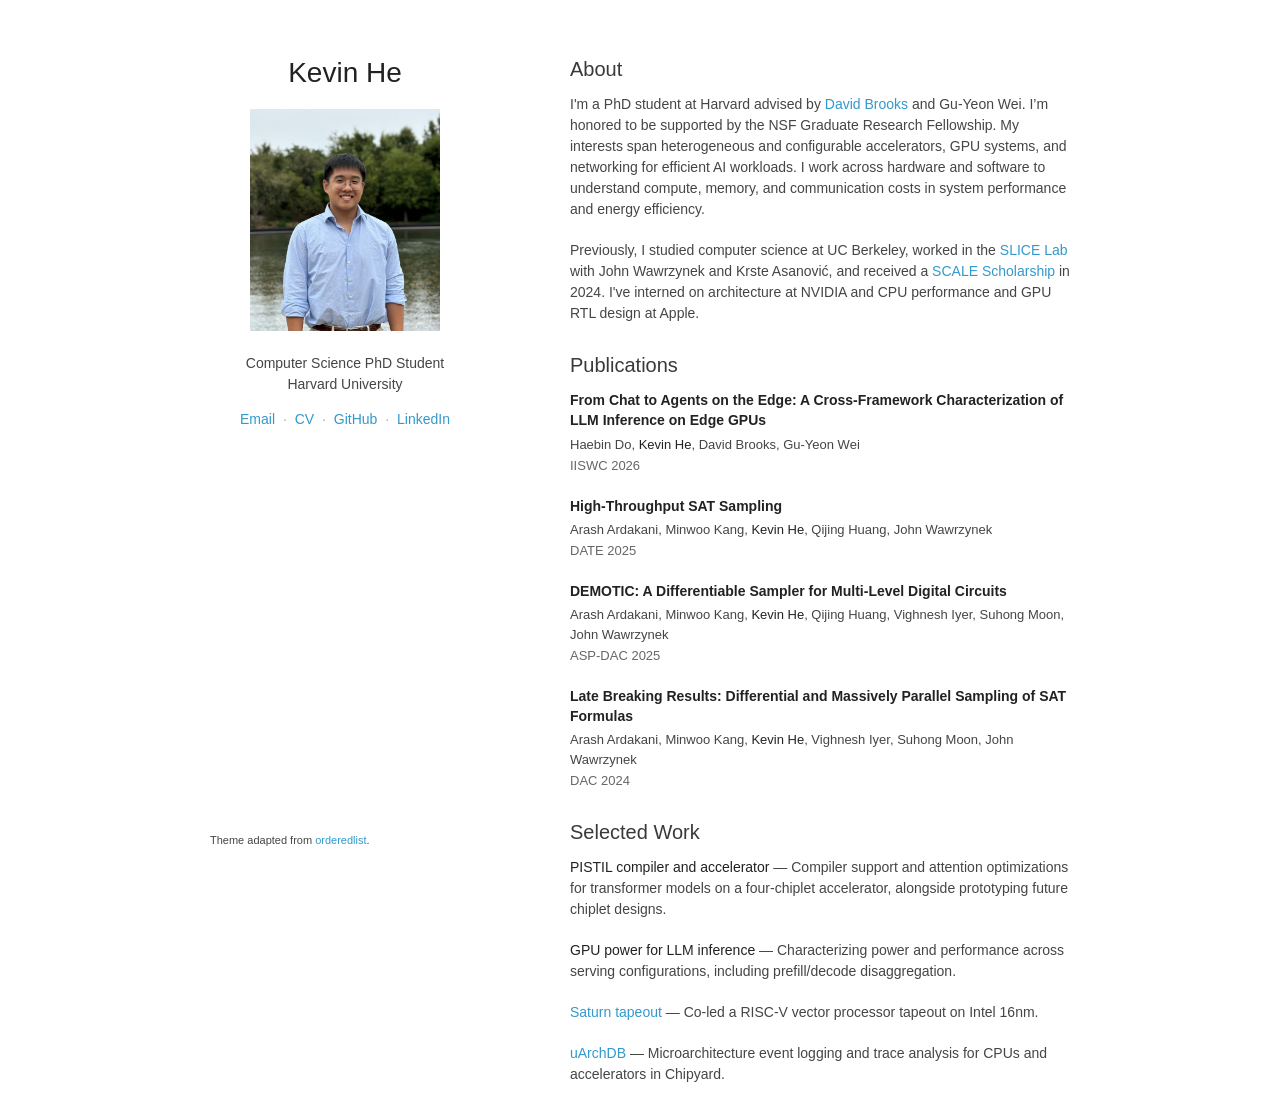
==== commit ed1694c8: "Update personal website" ====
--- a/index.html
+++ b/index.html
@@ -28,15 +28,14 @@
       <main>
         <section aria-labelledby="about">
           <h2 id="about">About</h2>
-          <p>I'm a PhD student at Harvard advised by <a href="https://www.eecs.harvard.edu/~dbrooks/">David Brooks</a> and Gu-Yeon Wei. I’m honored to be supported by the NSF Graduate Research Fellowship. My research interests span computer architecture and ML systems, including configurable accelerators, compilers, GPU systems, and networking for efficient AI workloads. I’m particularly interested in hardware–software co-design for LLMs.</p>
-          <p>Previously, I’ve worked on CPU architecture, open-source tools for profiling and debugging RTL, and GPU-accelerated hardware verification.</p>
-          <p>I studied computer science at UC Berkeley, worked in the <a href="https://slice.eecs.berkeley.edu/">SLICE Lab</a> with John Wawrzynek and Krste Asanović, and received a <a href="https://www.scale4me.org/">SCALE Scholarship</a> in 2024. I've interned on architecture at NVIDIA and CPU performance and GPU RTL design at Apple.</p>
+          <p>I'm a PhD student at Harvard advised by <a href="https://www.eecs.harvard.edu/~dbrooks/">David Brooks</a> and Gu-Yeon Wei. I’m honored to be supported by the NSF Graduate Research Fellowship. My interests span heterogeneous and configurable accelerators, GPU systems, and networking for efficient AI workloads. I work across hardware and software to understand compute, memory, and communication costs in system performance and energy efficiency.</p>
+          <p>Previously, I studied computer science at UC Berkeley, worked in the <a href="https://slice.eecs.berkeley.edu/">SLICE Lab</a> with John Wawrzynek and Krste Asanović, and received a <a href="https://www.scale4me.org/">SCALE Scholarship</a> in 2024. I've interned on architecture at NVIDIA and CPU performance and GPU RTL design at Apple.</p>
         </section>
         <section aria-labelledby="publications">
           <h2 id="publications">Publications</h2>
           <ol class="publications">
             <li>
-              <h3><a href="https://ieeexplore.ieee.org/document/11766222">From Chat to Agents on the Edge: A Cross-Framework Characterization of LLM Inference on Edge GPUs</a></h3>
+              <h3>From Chat to Agents on the Edge: A Cross-Framework Characterization of LLM Inference on Edge GPUs</h3>
               <p class="authors">Haebin Do, <strong>Kevin He</strong>, David Brooks, Gu-Yeon Wei</p>
               <p class="venue">IISWC 2026</p>
             </li>
@@ -59,6 +58,8 @@
         </section>
         <section aria-labelledby="projects">
           <h2 id="projects">Selected Work</h2>
+          <p><strong>PISTIL compiler and accelerator</strong> — Compiler support and attention optimizations for transformer models on a four-chiplet accelerator, alongside prototyping future chiplet designs.</p>
+          <p><strong>GPU power for LLM inference</strong> — Characterizing power and performance across serving configurations, including prefill/decode disaggregation.</p>
           <p><a href="https://saturn-vectors.org/">Saturn tapeout</a> — Co-led a RISC-V vector processor tapeout on Intel 16nm.</p>
           <p><a href="https://github.com/ucb-bar/iris-event-utils">uArchDB</a> — Microarchitecture event logging and trace analysis for CPUs and accelerators in Chipyard.</p>
         </section>
